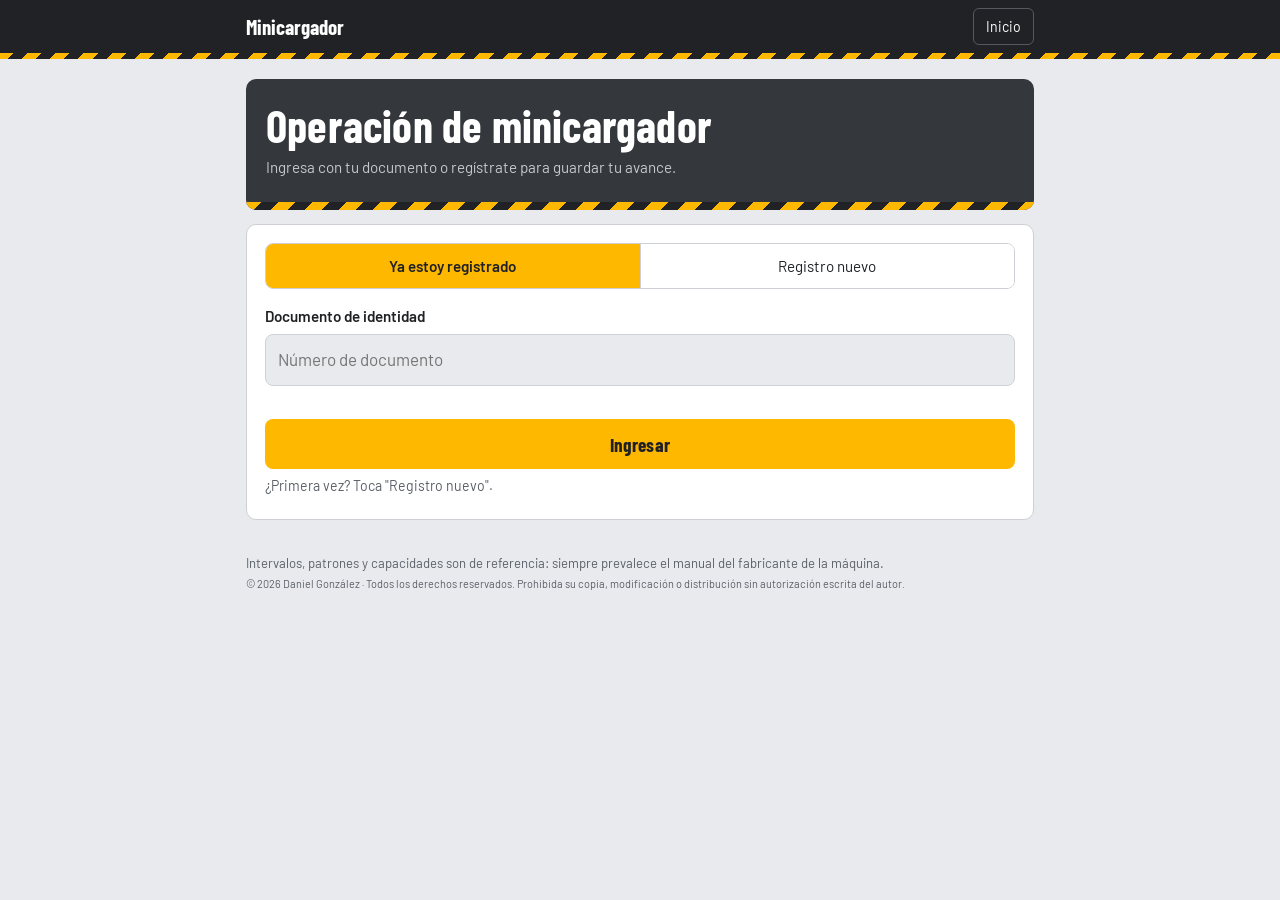
==== minicargador/index.html @ 11fba2ce "App de minicargador conectada al servidor privado" ====
<!doctype html>
<html lang="es">
<head>
<meta charset="utf-8">
<meta name="author" content="Daniel González">
<meta name="copyright" content="© 2026 Daniel González. Todos los derechos reservados.">
<!-- © 2026 Daniel González · Todos los derechos reservados. Prohibida su copia, modificación o distribución sin autorización escrita del autor. -->
<meta name="viewport" content="width=device-width,initial-scale=1">
<title>Operación de minicargador</title>
<link rel="icon" href="data:,">
<link rel="stylesheet" href="../engranaje.css">
<link rel="preconnect" href="https://fonts.googleapis.com"><link href="https://fonts.googleapis.com/css2?family=Barlow:wght@400;500;600&family=Barlow+Condensed:wght@600;700&display=swap" rel="stylesheet">
<style>
:root{--bg:#E8EAED;--card:#fff;--ink:#1F2124;--mute:#5B6068;--line:#CDD1D6;--yel:#FFB800;--yelsoft:#FFF4D1;--dark:#202225;--graf:#34373B;--ok:#2F7D4E;--okbg:#E4F1E9;--bad:#B83A2E;--badbg:#F7E3E0;--metal:#7a7a7a;--metal2:#4a4a4a;--cond:"Barlow Condensed","Arial Narrow",system-ui,sans-serif;--body:"Barlow",system-ui,-apple-system,"Segoe UI",Roboto,sans-serif}
@media (prefers-color-scheme:dark){:root{--bg:#16171A;--card:#202226;--ink:#ECEDEF;--mute:#A3A8B0;--line:#363A40;--yelsoft:#3A3000;--okbg:#12301F;--badbg:#3A1714}}
*{box-sizing:border-box;-webkit-tap-highlight-color:transparent}
body{margin:0;background:var(--bg);color:var(--ink);font-family:var(--body);font-size:16px;line-height:1.5}
main{max-width:820px;margin:0 auto;padding:20px 16px}
.card{background:var(--card);border:1px solid var(--line);border-radius:10px;padding:18px;margin:0 0 14px}
h1,h2,h3{font-family:var(--cond);font-weight:700;letter-spacing:.2px;line-height:1.1}
h1{font-size:2.3rem;margin:0 0 6px}
h2{font-size:1.55rem;margin:0 0 10px}
h3{font-size:1.25rem;margin:0 0 6px}
p{margin:.35em 0}
.mute{color:var(--mute);font-size:.95rem}
.hero{background:var(--graf);color:#fff;border:none;border-radius:10px;position:relative;overflow:hidden;padding:22px 20px 26px}
.hero::after{content:"";position:absolute;left:0;right:0;bottom:0;height:8px;background:repeating-linear-gradient(-45deg,var(--yel) 0 12px,#202225 12px 24px)}
.hero h1 span{color:inherit}
.hero .mute{color:#C5C9CF}
input[type=text]{width:100%;padding:12px;border-radius:8px;border:1px solid var(--line);font:inherit;background:var(--bg);color:var(--ink)}
.btn{display:inline-flex;align-items:center;justify-content:center;gap:6px;min-height:48px;padding:10px 18px;border-radius:8px;border:none;background:var(--yel);color:#1F2124;font-family:var(--cond);font-weight:700;font-size:1.15rem;letter-spacing:.3px;cursor:pointer}
.btn.sec{background:var(--card);color:var(--ink);border:1px solid var(--line)}
.btn.dark{background:var(--dark);color:#fff}
.btn.full{width:100%}
.btn:disabled{opacity:.4}
button:focus-visible,a:focus-visible,input:focus-visible,select:focus-visible{outline:3px solid var(--yel);outline-offset:2px}
.row{display:flex;gap:10px;flex-wrap:wrap}
.row>*{flex:1}
.seg{display:flex;border:1px solid var(--line);border-radius:8px;overflow:hidden}
.seg button{flex:1;min-height:44px;border:none;background:var(--card);color:var(--ink);font:inherit;font-size:.95rem;cursor:pointer}
.seg button+button{border-left:1px solid var(--line)}
.seg button.on{background:var(--yel);color:#1F2124;font-weight:600}
.grid{display:flex;flex-direction:column;background:var(--card);border:1px solid var(--line);border-radius:10px;overflow:hidden}
.mod{display:grid;grid-template-columns:52px 1fr auto;align-items:center;gap:4px 12px;background:transparent;border:none;border-top:1px solid var(--line);padding:14px 16px;cursor:pointer;text-align:left;color:var(--ink);font:inherit}
.grid .mod:first-child{border-top:none}
.mod:hover{background:var(--bg)}
.mod .n{grid-row:span 2;font-family:var(--cond);font-weight:700;font-size:2rem;color:var(--mute);line-height:1}
.mod .t{font-weight:600;font-size:1.05rem}
.mod .st{font-size:.85rem;color:var(--mute);text-align:right;white-space:nowrap}
.mod .pg{grid-column:2 / 4;height:4px;background:var(--line);border-radius:2px;overflow:hidden}
.mod .pg i{display:block;height:100%;background:var(--ok)}
.mod.cont{background:var(--yelsoft)}
.mod.cont .n{align-self:stretch;width:6px;background:var(--yel);border-radius:3px;justify-self:center}
.bar{height:6px;background:var(--line);border-radius:3px;overflow:hidden;margin:8px 0 16px}
.bar i{display:block;height:100%;background:var(--yel)}
.qhead{display:flex;justify-content:space-between;font-size:.9rem;color:var(--mute)}
.q{font-family:var(--body);font-weight:600;font-size:1.2rem;line-height:1.4;letter-spacing:0}
.opt{display:block;width:100%;text-align:left;padding:14px 16px;margin:8px 0;border-radius:8px;border:1px solid var(--line);background:var(--card);color:var(--ink);font:inherit;min-height:52px;cursor:pointer}
.opt:hover:not(:disabled){border-color:var(--ink)}
.opt.ok{border:2px solid var(--ok);background:var(--okbg)}
.opt.bad{border:2px solid var(--bad);background:var(--badbg)}
.opt.sel{border:2px solid var(--yel);background:var(--yelsoft)}
.opt:disabled{cursor:default}
.fb{border-radius:8px;padding:12px 14px;margin:14px 0}
.fb.ok{background:var(--okbg);border-left:4px solid var(--ok)}
.fb.bad{background:var(--badbg);border-left:4px solid var(--bad)}
.cols{display:grid;grid-template-columns:1fr 1fr;gap:8px}
.cols .opt{margin:0 0 8px;font-size:.92rem;padding:10px}
.seq{min-height:52px;border:1px dashed var(--mute);border-radius:8px;padding:6px;margin:8px 0}
.seq .it{background:var(--yelsoft);border-radius:6px;padding:8px 10px;margin:4px 0;font-size:.95rem}
.seq .it b{margin-right:6px}
.cls{border:1px solid var(--line);border-radius:8px;padding:12px;margin:8px 0}
.cls .seg button{font-size:.88rem}
.cls.ok{border-color:var(--ok);background:var(--okbg)}.cls.bad{border-color:var(--bad);background:var(--badbg)}
.learn{border-left:4px solid var(--yel)}
.chips{display:flex;flex-wrap:wrap;gap:8px;margin:8px 0}
.chip{border:1px solid var(--line);background:var(--card);color:var(--ink);border-radius:6px;padding:8px 12px;font:inherit;font-size:.92rem;cursor:pointer}
.chip.on{background:var(--yel);color:#1F2124;border-color:var(--yel);font-weight:600}
.info dt{font-weight:600;font-size:.95rem;margin-top:10px}
.info dd{margin:2px 0 0}
.info .ok{color:var(--ok)}.info .bad{color:var(--bad)}.info .op{color:#9A6400}
svg.mach{width:100%;height:auto;display:block;background:var(--bg);border-radius:8px}
svg.mach .p{cursor:pointer}
svg.mach .p:hover,svg.mach .p.hl{filter:drop-shadow(0 0 4px #FFB800)}
svg.mach .p.hl *{stroke:#B83A2E !important;stroke-width:3}
.big{font-family:var(--cond);font-size:4rem;font-weight:700;text-align:center;margin:4px 0;line-height:1}
.score{display:flex;gap:8px;flex-wrap:wrap;margin-bottom:12px}
.score div{flex:1;min-width:110px;background:var(--card);border:1px solid var(--line);border-radius:8px;padding:8px;text-align:center}
.score div.cur{border:2px solid var(--yel);background:var(--yelsoft)}
.score b{display:block;font-family:var(--cond);font-size:1.7rem}
.timer{font-family:var(--cond);font-size:2.2rem;font-weight:700;text-align:center}
.signal{background:var(--dark);color:var(--yel);text-align:center;font-family:var(--cond);font-size:2.6rem;font-weight:700;padding:34px 10px;border-radius:10px;letter-spacing:1px}
table{width:100%;border-collapse:collapse;font-size:.95rem}
td,th{padding:9px 6px;border-bottom:1px solid var(--line);text-align:left}
th{font-weight:600;color:var(--mute)}
.pod{display:flex;align-items:flex-end;justify-content:center;gap:10px;margin:16px 0}
.pod div{width:30%;text-align:center;background:var(--yel);color:#1F2124;border-radius:8px 8px 0 0;padding:8px 4px;font-family:var(--cond);font-weight:700;font-size:1.1rem}
.gauge{display:flex;gap:4px;margin:14px 0 6px}
.gauge i{flex:1;height:12px;border-radius:2px;background:#4A4E54}
.gauge i.on{background:var(--yel)}
.gauge i.half{background:linear-gradient(90deg,var(--yel) 50%,#4A4E54 50%)}
footer{max-width:820px;margin:0 auto;padding:0 16px 32px;color:var(--mute);font-size:.82rem}
@media (min-width:900px){body{font-size:17px}.q{font-size:1.4rem}h1{font-size:2.8rem}}
@media (prefers-reduced-motion:reduce){*{transition:none!important}}
</style>
</head>
<body>
<header class="eg-head"><div class="in"><a class="eg-logo" href="../" data-logo hidden><img alt="Logo de la institución"></a><span class="eg-tt"><b>Minicargador</b><small data-inst="corta"></small></span><button onclick="home()">Inicio</button></div></header>
<main id="app"></main>
<footer>Intervalos, patrones y capacidades son de referencia: siempre prevalece el manual del fabricante de la máquina.<br><small>© 2026 Daniel González · Todos los derechos reservados. Prohibida su copia, modificación o distribución sin autorización escrita del autor.</small></footer>
<script src="../formaciones.js"></script>
<script src="../engranaje.js"></script>
<script>
/* ---------- Estado ---------- */
var KEY,S,VIEW='',CUR=null,Q=null,MODE='';
function loadS(){KEY='pf_op_minicargador_'+(EG.reg?EG.reg.documento:'anon');S={scores:{},ser:{},diagA:[]};try{var d=JSON.parse(localStorage.getItem(KEY));if(d)for(var k in d)S[k]=d[k];}catch(e){}}
loadS();
function save(){try{localStorage.setItem(KEY,JSON.stringify(S));}catch(e){}}
var app=document.getElementById('app');
function opw(){return EG.op();}
function T(s){return s.replace(/\{op\}/g,opw()).replace(/\{Op\}/g,opw().charAt(0).toUpperCase()+opw().slice(1)).replace(/\{ops\}/g,EG.ops());}
function h(x){stopTimer();app.innerHTML=T(x);window.scrollTo(0,0);}
function shuf(a){a=a.slice();for(var i=a.length-1;i>0;i--){var j=Math.floor(Math.random()*(i+1));var t=a[i];a[i]=a[j];a[j]=t;}return a;}
function esc(s){return String(s).replace(/[&<>"]/g,function(c){return{'&':'&amp;','<':'&lt;','>':'&gt;','"':'&quot;'}[c];});}

/* ---------- Componentes ---------- */
var COMP={
bucket:{n:'Cucharón',f:'Recoge, transporta y descarga material. La cuchilla y la placa de desgaste protegen el borde.',ok:'Borde recto, sin fisuras, cuchilla y tornillos completos.',ko:'Fisuras en soldaduras, cuchilla gastada, tornillos sueltos o borde torcido.',op:'Inspeccionarlo a diario y reportar fisuras. No usarlo para golpear ni como ariete.'},
coupler:{n:'Acople rápido',f:'Placa que permite cambiar la herramienta de trabajo en minutos. Se asegura con dos pasadores (manuales o hidráulicos).',ok:'Los dos pasadores salen completos y se ven por debajo de la placa de la herramienta.',ko:'Un pasador no sale completo o la palanca no traba: la herramienta se puede soltar en alto.',op:'Verificar visualmente los pasadores cada vez que acopla una herramienta, antes de levantarla.'},
tilt:{n:'Cilindros de inclinación',f:'Recogen (curl) y descargan (dump) la herramienta.',ok:'Movimiento suave, vástago limpio y brillante, sin fugas.',ko:'La herramienta se descarga sola, vástago rayado o fuga por el sello.',op:'Mantener el vástago limpio y reportar fugas o deriva (movimiento sin accionar el mando).'},
arm:{n:'Brazos de elevación',f:'Estructura que sube y baja la herramienta. Trabaja con pivotes y pasadores que se engrasan.',ok:'Sin fisuras, pivotes engrasados, sin juego en los pasadores.',ko:'Juego excesivo, ruidos en pivotes, fisuras en soldaduras o brazos torcidos.',op:'Reportar juego o fisuras. Nunca trabajar debajo de los brazos levantados sin el soporte de brazo instalado.'},
lift:{n:'Cilindros de elevación',f:'Suben y sostienen los brazos con la carga.',ok:'Los brazos suben parejos y se mantienen en su posición.',ko:'Los brazos bajan solos con el mando en neutro (deriva) o suben lento con el aceite caliente.',op:'Reportar la deriva de inmediato: indica fuga interna en sellos o válvula. Nunca ubicarse debajo.'},
aux:{n:'Acoples hidráulicos auxiliares',f:'Conexiones rápidas que llevan aceite a herramientas hidráulicas (barredora, martillo, ahoyador).',ok:'Acoples limpios, con tapas y sin goteo.',ko:'Acople que no conecta por presión atrapada, goteo o mangueras rozadas.',op:'Limpiar antes de conectar y aliviar la presión según el manual. Nunca forzar ni golpear el acople.'},
cab:{n:'Cabina ROPS/FOPS',f:'Protege a la {op} contra volcamiento (ROPS) y caída de objetos (FOPS).',ok:'Estructura sin golpes ni fisuras, vidrios y malla completos.',ko:'Estructura deformada, soldada o perforada: pierde su certificación.',op:'Reportar cualquier daño. Nunca perforar, soldar ni modificar la cabina.'},
bar:{n:'Barra de seguridad y cinturón',f:'Retienen a la {op} en el asiento y activan los interbloqueos: con la barra arriba se bloquean traslación y brazos y se aplica el freno.',ok:'Con la barra arriba, los mandos no mueven la máquina ni los brazos.',ko:'La máquina o los brazos se mueven con la barra arriba: interbloqueo dañado.',op:'Probar los interbloqueos en el preoperacional. Nunca puentearlos. Si fallan, la máquina no opera.'},
engine:{n:'Compartimiento del motor',f:'Motor diésel que impulsa las bombas hidráulicas. Incluye filtro de aire, aceite, refrigerante y correas.',ok:'Arranque normal, humo casi invisible trabajando, temperatura en rango.',ko:'Humo negro (filtro de aire tapado o sobrecarga), blanco persistente (refrigerante o mala combustión), azul (quema aceite), alarma de temperatura o de presión de aceite.',op:'Revisar niveles e indicador del filtro de aire a diario. Apagar y reportar si se enciende una alarma de presión de aceite o temperatura.'},
cooler:{n:'Radiador y enfriador de aceite',f:'Disipan el calor del refrigerante del motor y del aceite hidráulico.',ok:'Panal limpio y temperatura estable durante la jornada.',ko:'La temperatura sube en la tarde o con polvo: panal tapado por tierra, hojas o barro.',op:'Revisar el panal en el preoperacional con el motor apagado y frío. Nunca abrir la tapa del radiador en caliente.'},
tires:{n:'Neumáticos',f:'Soportan la máquina y dan tracción. En la dirección por deslizamiento se desgastan en cada giro.',ok:'Presión igual en los cuatro, sin cortes, tuercas completas.',ko:'Presiones distintas hacen que la máquina se desvíe. Cortes, desgaste de un lado o tuercas flojas.',op:'Revisar presión y estado a diario. Evitar giros bruscos sobre suelo duro y patinar las ruedas.'},
chain:{n:'Cajas de cadenas',f:'En cada lado, el motor de traslación mueve las ruedas mediante cadenas que trabajan en baño de aceite.',ok:'Traslación pareja y silenciosa en ambos lados.',ko:'Golpeteo o ruido metálico en un lado, fuga por los ejes, la máquina "jala" hacia un lado.',op:'Reportar ruidos y fugas. El nivel de aceite se revisa según el plan de mantenimiento.'},
hydro:{n:'Transmisión hidrostática',f:'Dos bombas de pistones (una por lado) envían aceite a los motores de traslación. El mando controla el caudal y el sentido de cada lado.',ok:'Avanza recto con los mandos iguales y responde suave.',ko:'Se desvía, pierde fuerza al calentarse o hace chillido.',op:'Calentar la máquina antes de exigirla y reportar pérdida de potencia o desvío con datos.'},
hyd:{n:'Sistema hidráulico de implementos',f:'Bomba de engranajes, válvula de control, tanque, filtro y mangueras que mueven brazos, cucharón y auxiliares.',ok:'Nivel en la mirilla, aceite limpio, mangueras sin abultamientos.',ko:'Fugas, mangueras ampolladas o rozadas, aceite espumoso o lechoso, movimientos lentos.',op:'Nunca tocar una fuga con la mano: el aceite a presión puede inyectarse en la piel. Ubicarla con un cartón y reportar.'},
brake:{n:'Freno de estacionamiento',f:'Frenos aplicados por resorte y liberados con presión hidráulica. Se aplican al levantar la barra, al apagar el motor o con el botón.',ok:'La máquina no se mueve con el freno aplicado, incluso en pendiente.',ko:'La máquina se desplaza con el freno aplicado o el indicador no enciende.',op:'Probar el freno en el preoperacional y reportar cualquier falla.'},
filter:{n:'Filtro de aire e indicador',f:'Protege el motor del polvo. El indicador de restricción avisa cuando el filtro está tapado.',ok:'Indicador en verde o en cero.',ko:'Indicador en rojo: pérdida de potencia y humo negro.',op:'Revisarlo a diario y con más frecuencia en ambientes polvorientos.'}
};
var INTERNOS=['hydro','hyd','brake','filter'];

function machineSVG(){
 function P(id,inner){return '<g class="p" id="pt_'+id+'" onclick="partTap(\''+id+'\')">'+inner+'</g>';}
 var s='<svg class="mach" viewBox="0 0 420 250" xmlns="http://www.w3.org/2000/svg"><line x1="10" y1="222" x2="410" y2="222" stroke="var(--line)" stroke-width="3"/>';
 s+=P('chain','<rect x="104" y="166" width="170" height="30" rx="6" fill="#3c3c3c" stroke="#222"/>');
 s+=P('engine','<rect x="70" y="96" width="78" height="72" rx="6" fill="#f5b800" stroke="#8a6a00"/><rect x="82" y="108" width="50" height="8" fill="#8a6a00"/><rect x="82" y="122" width="50" height="8" fill="#8a6a00"/>');
 s+=P('cooler','<rect x="58" y="100" width="14" height="64" rx="3" fill="#888" stroke="#333"/><line x1="60" y1="110" x2="70" y2="110" stroke="#333"/><line x1="60" y1="122" x2="70" y2="122" stroke="#333"/><line x1="60" y1="134" x2="70" y2="134" stroke="#333"/><line x1="60" y1="146" x2="70" y2="146" stroke="#333"/>');
 s+=P('cab','<rect x="150" y="52" width="96" height="116" rx="6" fill="rgba(140,190,230,.35)" stroke="#222" stroke-width="5"/>');
 s+=P('bar','<rect x="196" y="112" width="44" height="9" rx="3" fill="#d22" stroke="#700"/>');
 s+=P('lift','<line x1="128" y1="160" x2="182" y2="76" stroke="#555" stroke-width="10" stroke-linecap="round"/><line x1="150" y1="126" x2="182" y2="76" stroke="#ccc" stroke-width="4"/>');
 s+=P('arm','<polyline points="104,70 252,62 312,150" fill="none" stroke="#e0a800" stroke-width="16" stroke-linejoin="round" stroke-linecap="round"/><polyline points="104,70 252,62 312,150" fill="none" stroke="#8a6a00" stroke-width="2"/><circle cx="104" cy="70" r="6" fill="#333"/>');
 s+=P('tilt','<line x1="262" y1="84" x2="306" y2="132" stroke="#555" stroke-width="9" stroke-linecap="round"/><line x1="286" y1="110" x2="306" y2="132" stroke="#ccc" stroke-width="4"/>');
 s+=P('aux','<circle cx="286" cy="78" r="6" fill="#1a1a1a" stroke="#f5b800" stroke-width="2"/><circle cx="298" cy="94" r="6" fill="#1a1a1a" stroke="#f5b800" stroke-width="2"/>');
 s+=P('coupler','<rect x="310" y="132" width="11" height="70" rx="2" fill="#666" stroke="#222"/>');
 s+=P('bucket','<path d="M321 136 L372 142 L388 206 L321 206 Z" fill="#f5b800" stroke="#222" stroke-width="2"/><line x1="321" y1="206" x2="392" y2="206" stroke="#222" stroke-width="5"/>');
 s+=P('tires','<circle cx="134" cy="194" r="28" fill="#1e1e1e"/><circle cx="134" cy="194" r="12" fill="#888"/><circle cx="252" cy="194" r="28" fill="#1e1e1e"/><circle cx="252" cy="194" r="12" fill="#888"/>');
 s+='<text x="400" y="30" text-anchor="end" font-size="12" fill="var(--mute)">Frente</text></svg>';
 return s;
}
function infoHTML(id){var c=COMP[id];return '<div class="card learn info"><h3>'+c.n+'</h3><dl><dt>Función</dt><dd>'+c.f+'</dd><dt class="ok">Comportamiento normal</dt><dd>'+c.ok+'</dd><dt class="bad">Comportamiento en falla</dt><dd>'+c.ko+'</dd><dt class="op">Responsabilidad de la {op}</dt><dd>'+c.op+'</dd></dl></div>';}

/* ---------- Módulos (las preguntas y claves están en el servidor) ---------- */
var MODS=[{"id":"diag","title":"Diagnóstico de entrada","ic":"","intro":"Cinco preguntas para conocer tu punto de partida. Las dos primeras no tienen respuesta correcta: solo cuéntanos tu experiencia.","nq":5},{"id":"comp","title":"Componentes","ic":"","intro":"Toca cada parte de la máquina para ver su función, cómo se comporta normal, cómo se comporta en falla y qué le corresponde a la {op}.","nq":13,"explorer":true},{"id":"tipos","title":"Tipos de minicargador","ic":"","intro":"Identificar el tipo de equipo te dice qué componentes adicionales tiene y para qué trabajo rinde más.","nq":5,"learn":[{"h":"Elevación vertical","p":"Los brazos tienen eslabones y pivotes adicionales que mantienen la herramienta en una trayectoria casi vertical. Da más alcance a la altura máxima: ideal para cargar volquetas, apilar estibas y trabajar en altura."},{"h":"Elevación radial","p":"El brazo gira sobre un pivote principal y describe un arco. Diseño más simple, menos puntos de engrase, mejor alcance a media altura y más fuerza de arranque al nivel del suelo: excavar, nivelar, cortar terreno y mover material."},{"h":"Ruedas u orugas","p":"Ruedas: más velocidad y menos costo en superficies firmes. Orugas: más flotación y tracción en terreno blando, barro o pendiente. La capacidad nominal se calcula distinto: en ruedas es el 50 % de la carga de vuelco y en orugas se usa el 35 % (consulta la ficha técnica)."}]},{"id":"seg","title":"Seguridad","ic":"","intro":"Antes de mover la máquina, la {op} debe estar en el contexto de la seguridad.","nq":10,"learn":[{"h":"EPP","p":"Casco, botas de seguridad, gafas, protección auditiva, chaleco reflectivo y guantes. El cinturón de la máquina también es EPP."},{"h":"Tres puntos de apoyo","p":"Se sube y se baja de frente a la máquina, por el frente, con la herramienta en el piso, usando escalón y pasamanos. Nunca saltar ni agarrarse de los mandos."},{"h":"Interbloqueos","p":"Barra, sensor de asiento y cinturón. Nunca se puentean. Si fallan, la máquina no opera."},{"h":"Zona de riesgo","p":"Nadie en el radio de acción. Nunca personas debajo de los brazos levantados ni dentro del cucharón."},{"h":"Pendientes","p":"Regla de oro: el extremo pesado siempre hacia arriba. Cargado, el pesado es el cucharón: subir de frente y bajar en reversa. Vacío, el pesado es el motor: subir en reversa y bajar de frente. Nunca girar ni trabajar de lado en la pendiente."},{"h":"Etiquetas","p":"Las etiquetas de seguridad son información del fabricante. Se respetan, se mantienen legibles y se reporta si faltan."}]},{"id":"pre","title":"Preoperacional y plan de mantenimiento","ic":"","intro":"Como ya conoces los componentes, ya sabes qué revisar cada día. El plan de mantenimiento se organiza por horas del horómetro.","nq":6,"learn":[{"h":"El preoperacional","p":"Se hace antes de cada turno, con la máquina en terreno plano, la herramienta en el piso y el motor apagado. Queda registrado y firmado: es la evidencia de que recibiste la máquina en condición segura."},{"h":"El horómetro","p":"Marca las horas de trabajo del motor. Con él se programa cada mantenimiento. La {op} lo registra y avisa cuando se acerca un intervalo."},{"h":"Plan por horas (referencia)","p":"Diario o cada 10 h: niveles, filtro de aire, neumáticos, interbloqueos, freno, fugas. Intervalos mayores (50, 250, 500, 1.000 h): cambios de aceites y filtros, torque de tuercas, cajas de cadenas. Esos los programa y ejecuta mantenimiento. Los intervalos exactos los da el manual del fabricante."}]},{"id":"pat","title":"Patrones de manejo","ic":"","intro":"Los patrones más comerciales son ISO, H y manos y pies. Saber cuál tiene activo la máquina es parte de operar con seguridad.","nq":7,"learn":[{"h":"Patrón ISO","p":"Joystick izquierdo: traslación y giro (adelante, atrás, izquierda, derecha). Joystick derecho: brazos (adelante baja, atrás sube) y cucharón (izquierda recoge, derecha descarga)."},{"h":"Patrón H","p":"Cada joystick controla las ruedas de su lado: adelante y atrás, como palancas. Los movimientos laterales controlan brazos (izquierdo) y cucharón (derecho). La dirección exacta la indica la calcomanía de la cabina."},{"h":"Manos y pies","p":"Las palancas de las manos controlan la traslación de cada lado. Los pedales controlan la herramienta: el izquierdo los brazos y el derecho el cucharón."},{"h":"Selector de patrón","p":"Algunas máquinas ISO permiten pasar a H con los mismos joysticks. El cambio se hace con la máquina detenida y la herramienta en el piso, verificando el indicador en el tablero antes de moverse."},{"h":"Cómo gira","p":"Ambos lados iguales: avanza recto. Un lado más rápido: giro amplio hacia el lado más lento. Un lado adelante y el otro atrás: gira sobre su eje (contrarrotación), con más desgaste de neumáticos."}]},{"id":"tec","title":"Técnicas operativas","ic":"","intro":"La técnica cuida a la {op}, a la máquina y la producción.","nq":8,"learn":[{"h":"Traslación","p":"Herramienta baja, acelerador constante y velocidad modulada con los mandos. Giros amplios y suaves. Es normal que el minicargador gaste neumáticos; una buena {op} controla ese desgaste y no lo aumenta patinando o contrarrotando sobre superficies duras."},{"h":"Ataque al banco","p":"Acercarse a 90° del banco, centrada, con el cucharón nivelado a ras de piso. Penetrar con avance controlado, recoger mientras entra y retroceder recto."},{"h":"Carga descentrada","p":"Si llegas en ángulo y el cucharón se llena de un solo lado, el centro de gravedad se desplaza hacia ese lado. Al subir la carga, la inestabilidad aumenta hacia el lado con exceso de peso y los brazos y cilindros trabajan a torsión."},{"h":"Carga de volqueta","p":"Acercamiento perpendicular y despacio. Subir los brazos cerca del punto de descarga, con la máquina casi detenida, y descargar centrado sin golpear la carrocería. Nunca trasladarse con la carga en alto."},{"h":"Capacidad nominal","p":"Carga de vuelco × 50 % en ruedas. Peso de la carga = densidad del material × volumen del cucharón. Si supera la capacidad nominal, es sobrecarga."}],"cg":true},{"id":"rep","title":"Reporte de fallas","ic":"","intro":"Una {op} profesional no cambia piezas, pero sí da un diagnóstico preciso y se comunica bien con mantenimiento.","nq":4,"learn":[{"h":"Un buen reporte responde","p":"1) Qué pasa: el síntoma, sin adivinar la pieza. 2) Desde cuándo y en qué condición: frío o caliente, con carga o sin carga. 3) Qué indican el tablero y el horómetro. 4) Qué revisaste o hiciste."},{"h":"Lo que NO es un reporte","p":"\"Está mala\", \"suena raro\" o \"cambien la bomba\". El primero no da información; el último es un diagnóstico que confirma mantenimiento con pruebas."}]}];

/* ---------- Inicio ---------- */
function modPct(id){var r=S.scores[id];return r?r.p:null;}
function avance(){var t=0,n=0;MODS.forEach(function(m){if(m.id==='diag')return;n++;var p=modPct(m.id);if(p!=null)t+=p;});return Math.round(t/n);}
function hechos(){var n=0;MODS.forEach(function(m){if(m.id!=='diag'&&modPct(m.id)!=null)n++;});return n;}
function home(){
 MODE='';setView('home');
 var f=EG.formacion();
 if(!EG.reg||!f){
  h('<div class="card hero"><h1>Operación de minicargador</h1><p class="mute">Ingresa con tu documento o regístrate para guardar tu avance.</p></div><div class="card">'+EG.formHTML('minicargador','Comenzar')+'</div>');
  EG.showF();return;
 }
 var g='',cur=S.cur,seg='';
 MODS.forEach(function(m){if(m.id==='diag')return;var p=modPct(m.id);seg+='<i class="'+(p==null?'':(p>=70?'on':'half'))+'"></i>';});
 if(cur){var cm=MODS.filter(function(m){return m.id===cur.m;})[0];if(cm)g+='<button class="mod cont" onclick="resumeQuiz()"><span class="n"></span><span class="t">Continuar '+cm.title+'</span><span class="st">Pregunta '+(cur.i+1)+' de '+cm.nq+'</span></button>';}
 MODS.forEach(function(m,i){var p=modPct(m.id);g+='<button class="mod" onclick="openMod('+i+')"><span class="n">'+(i+1)+'</span><span class="t">'+m.title+'</span><span class="st">'+(p==null?'Sin iniciar':(m.id==='diag'?'Hecho':p+' %'))+'</span><span class="pg"><i style="width:'+(p==null?0:(m.id==='diag'?100:p))+'%"></i></span></button>';});
 h('<div class="card hero"><h1>Operación de minicargador</h1><p class="mute">'+EG.esc(f.nombre)+', '+EG.esc(f.sede)+'</p><div class="gauge">'+seg+'</div><div class="eg-who"><span><b>'+EG.esc(EG.reg.nombre)+'</b><br><span class="mute">Avance general '+avance()+' %, '+hechos()+' de '+(MODS.length-1)+' módulos</span></span></div></div>'+
 '<div class="grid">'+g+'</div><div class="row" style="margin-top:14px"><button class="btn sec" onclick="evid()">Mi evidencia</button><button class="btn dark" onclick="retoSetup()">Reto final</button></div>');
}
function openMod(i){
 var m=MODS[i];CUR=m;MODE='explore';setView('mod:'+i);
 var x='<div class="card"><div class="mute">Módulo '+(i+1)+' de '+MODS.length+'</div><h2>'+m.ic+' '+m.title+'</h2><p>'+m.intro+'</p></div>';
 if(m.explorer){
  x+='<div class="card">'+machineSVG()+'<p class="mute">Componentes internos:</p><div class="chips">'+INTERNOS.map(function(k){return '<button class="chip" id="ch_'+k+'" onclick="partTap(\''+k+'\')">'+COMP[k].n+'</button>';}).join('')+'</div></div><div id="inf"><div class="card mute">Toca una parte de la máquina.</div></div>';
 }
 (m.learn||[]).forEach(function(l){x+='<div class="card learn"><h3>'+l.h+'</h3><p>'+l.p+'</p></div>';});
 if(m.cg)x+='<div class="card">'+cgSVG()+'<p class="mute">Vista frontal: carga centrada (izquierda) vs. carga descentrada (derecha). La flecha roja es el centro de gravedad.</p></div>';
 x+='<button class="btn full" onclick="startQuiz()">Practicar</button>';
 h(x);
}
function cgSVG(){
 function m(ox,shift){return '<g transform="translate('+ox+',0)"><rect x="20" y="70" width="120" height="60" rx="6" fill="#f5b800" stroke="#222"/><rect x="25" y="130" width="22" height="34" rx="4" fill="#222"/><rect x="113" y="130" width="22" height="34" rx="4" fill="#222"/><rect x="10" y="40" width="140" height="22" rx="3" fill="#888" stroke="#222"/>'+(shift?'<path d="M90 40 Q130 6 150 40 Z" fill="#8b5a2b"/>':'<path d="M30 40 Q80 8 130 40 Z" fill="#8b5a2b"/>')+'<line x1="'+(shift?105:80)+'" y1="20" x2="'+(shift?105:80)+'" y2="160" stroke="#d22" stroke-width="3" stroke-dasharray="5 4"/><circle cx="'+(shift?105:80)+'" cy="100" r="6" fill="#d22"/></g>';}
 return '<svg class="mach" viewBox="0 0 360 180" xmlns="http://www.w3.org/2000/svg">'+m(10,false)+m(190,true)+'<line x1="0" y1="166" x2="360" y2="166" stroke="var(--line)" stroke-width="3"/></svg>';
}
function partTap(id){
 if(MODE==='explore'){
  document.querySelectorAll('.p.hl,.chip.on').forEach(function(e){e.classList.remove('hl','on');});
  var e=document.getElementById('pt_'+id)||document.getElementById('ch_'+id);if(e)e.classList.add(e.classList.contains('chip')?'on':'hl');
  document.getElementById('inf').innerHTML=T(infoHTML(id));
 }else if(MODE==='quiz'){hotAns(id);}
}

/* ---------- Práctica (calificada en el servidor) ---------- */
function spin(t){h('<div class="card mute" style="text-align:center;padding:40px 18px">'+(t||'Cargando…')+'</div>');}
function falla(msg,red,volver){
 Q&&(Q.retry=null);
 h('<div class="card"><div class="fb bad"><b>'+esc(msg)+'</b></div>'+(red&&volver?'<button class="btn full" onclick="FALLA_R()">Reintentar</button>':'')+'<button class="btn sec full" style="margin-top:8px" onclick="home()">Volver al inicio</button></div>');
 window.FALLA_R=volver;
}
function startQuiz(){
 var m=CUR;spin('Preparando la práctica…');
 EG.apiS('iniciar',{app:'minicargador',modulo:m.id}).then(function(r){
  if(!r.ok){if(EG.reg)falla(r.error,r.red,startQuiz);else home();return;}
  MODE='quiz';Q={m:m,list:r.preguntas,i:0,intento:r.intento};saveQ();renderQ();
 });
}
function saveQ(){S.cur={m:Q.m.id,i:Q.i,intento:Q.intento,list:Q.list};save();setView('quiz');}
function resumeQuiz(){var c=S.cur,m=MODS.filter(function(x){return x.id===c.m;})[0];if(!m||!c.list||!c.intento){S.cur=null;save();home();return;}CUR=m;MODE='quiz';Q={m:m,list:c.list,i:c.i,intento:c.intento};renderQ();}
function setView(v){VIEW=v;try{sessionStorage.setItem('pf_vista_mini',v);}catch(e){}}
function head(q){return '<div class="qhead"><span>'+Q.m.ic+' '+Q.m.title+'</span><span>'+(Q.i+1)+' / '+Q.list.length+'</span></div><div class="bar"><i style="width:'+(Q.i/Q.list.length*100)+'%"></i></div><h2 class="q">'+q.q+'</h2>';}
function renderQ(){
 var q=Q.list[Q.i],x=head(q);Q.hd=false;Q.done=false;Q.wait=false;
 if(q.t==='mc'){x+=q.o.map(function(o,j){return '<button class="opt" id="o'+o.id+'" onclick="mcAns('+j+')">'+o.txt+'</button>';}).join('');}
 else if(q.t==='hot'){x+=machineSVG()+'<p class="mute">Toca la parte en el dibujo.</p>';}
 else if(q.t==='match'){Q.ms={sel:null,par:{}};x+='<p class="mute">Toca un elemento de la izquierda y luego su pareja de la derecha. Cuando completes todas las parejas, comprueba.</p><div class="cols"><div id="mL"></div><div id="mR"></div></div><div class="row"><button class="btn sec" id="mUndo" onclick="mReset()">Borrar parejas</button><button class="btn" id="mOk" disabled onclick="mCheck()">Comprobar</button></div>';}
 else if(q.t==='order'){Q.os={seq:[]};x+='<p class="mute">Toca los pasos en el orden correcto.</p><div class="seq" id="seq"></div><div id="pool"></div><div class="row"><button class="btn sec" onclick="ordUndo()">Deshacer</button><button class="btn" id="ordOk" disabled onclick="ordCheck()">Comprobar</button></div>';}
 else if(q.t==='cls'){Q.cs={};x+=q.items.map(function(it){return '<div class="cls" id="c'+it.id+'"><div>'+it.txt+'</div><div class="seg" style="margin-top:6px">'+q.cats.map(function(c,j){return '<button id="c'+it.id+'_'+j+'" onclick="clsSet(\''+it.id+'\','+j+')">'+c+'</button>';}).join('')+'</div></div>';}).join('')+'<button class="btn full" id="clsOk" disabled onclick="clsCheck()">Comprobar</button>';}
 x+='<div id="fb"></div>';
 h('<div class="card">'+x+'</div>');setView('quiz');
 if(q.t==='match')drawMatch();if(q.t==='order')drawOrd();
}
/* Envía la respuesta al servidor; el servidor califica y devuelve la retroalimentación */
function enviar(resp,cb){
 if(Q.wait)return;Q.wait=true;var el=document.getElementById('fb');el.innerHTML='<p class="mute">Calificando…</p>';
 EG.apiS('responder',{intento:Q.intento,n:Q.i,respuesta:resp}).then(function(r){
  Q.wait=false;
  if(r.ok){cb(r);return;}
  if(/ya fue respondida/.test(r.error)){nextQ();return;}
  if(!EG.reg){home();return;}
  if(/venció/.test(r.error)){S.cur=null;save();}
  Q.retry=function(){enviar(resp,cb);};
  el.innerHTML='<div class="fb bad"><b>'+esc(r.error)+'</b></div>'+(r.red?'<button class="btn full" onclick="Q.retry()">Reintentar</button>':'<button class="btn full" onclick="openMod(MODS.indexOf(Q.m))">Volver al módulo</button>');
 });
}
function fb(ok,txt,part,e){
 var msg=ok===null?'Respuesta registrada.':(ok?'Correcto':(part?'Parcial':'Incorrecto'));
 document.getElementById('fb').innerHTML=T('<div class="fb '+(ok===false?'bad':'ok')+'"><b>'+msg+'</b>'+(txt?'<p>'+txt+'</p>':'')+(e?'<p>'+e+'</p>':'')+'</div><button class="btn full" onclick="nextQ()">'+(Q.i<Q.list.length-1?'Siguiente':'Ver resultado')+'</button>');
}
function mcAns(j){
 var q=Q.list[Q.i],o=q.o[j];if(Q.wait||Q.done)return;Q.done=true;
 document.querySelectorAll('.opt').forEach(function(b){b.disabled=true;});
 document.getElementById('o'+o.id).classList.add('sel');
 enviar(o.id,function(r){
  if(r.correcto===null){S.diagA=(S.diagA||[]).concat([o.txt]).slice(-6);save();fb(null);return;}
  var b=document.getElementById('o'+o.id);b.classList.remove('sel');
  var c=document.getElementById('o'+r.clave);if(c)c.classList.add('ok');if(!r.correcto)b.classList.add('bad');
  fb(r.correcto,r.correcto?'':'La correcta: '+r.claveTxt,false,r.e);
 });
}
function hotAns(id){
 if(Q.hd||Q.wait)return;Q.hd=true;
 enviar(id,function(r){
  var e=document.getElementById('pt_'+r.clave);if(e)e.classList.add('hl');
  var c=COMP[r.clave]||{n:'',f:''};
  fb(r.correcto,(r.correcto?'':'Tocaste: '+(COMP[id]?COMP[id].n:'otra parte')+'. ')+'<b>'+c.n+':</b> '+c.f,false,r.e);
 });
}
function drawMatch(){
 var q=Q.list[Q.i],ms=Q.ms,usadas={},num={},n=0;
 q.L.forEach(function(l){if(ms.par[l.id]){n++;num[l.id]=n;usadas[ms.par[l.id]]=n;}});
 document.getElementById('mL').innerHTML=T(q.L.map(function(l){var p=ms.par[l.id];return '<button class="opt '+(ms.sel===l.id?'sel':(p?'ok':''))+'" id="ml'+l.id+'" '+(Q.done?'disabled':'')+' onclick="mL(\''+l.id+'\')">'+(p?'<b>'+num[l.id]+'.</b> ':'')+l.txt+'</button>';}).join(''));
 document.getElementById('mR').innerHTML=T(q.R.map(function(r){var u=usadas[r.id];return '<button class="opt '+(u?'ok':'')+'" id="mr'+r.id+'" '+(Q.done?'disabled':'')+' onclick="mR(\''+r.id+'\')">'+(u?'<b>'+u+'.</b> ':'')+r.txt+'</button>';}).join(''));
 var b=document.getElementById('mOk');if(b)b.disabled=Q.done||Object.keys(ms.par).length!==q.L.length;
}
function mL(id){if(Q.done)return;Q.ms.sel=id;drawMatch();}
function mR(id){
 var ms=Q.ms;if(Q.done||!ms.sel)return;
 for(var k in ms.par)if(ms.par[k]===id)delete ms.par[k];
 ms.par[ms.sel]=id;ms.sel=null;drawMatch();
}
function mReset(){if(Q.done)return;Q.ms={sel:null,par:{}};drawMatch();}
function mCheck(){
 var q=Q.list[Q.i],ms=Q.ms;if(Q.done||Q.wait)return;Q.done=true;drawMatch();document.getElementById('mUndo').disabled=true;
 var pares=q.L.map(function(l){return [l.id,ms.par[l.id]];});
 enviar(pares,function(r){
  var bien={},txt=function(lista,id){return (lista.filter(function(x){return x.id===id;})[0]||{}).txt||'';},det=[];
  r.clave.forEach(function(p){bien[p[0]]=p[1];});
  q.L.forEach(function(l){var ok=ms.par[l.id]===bien[l.id],b=document.getElementById('ml'+l.id);if(b){b.classList.remove('ok');b.classList.add(ok?'ok':'bad');}if(!ok)det.push('<b>'+txt(q.L,l.id)+':</b> '+txt(q.R,bien[l.id]));});
  fb(r.correcto,'Parejas correctas: '+r.aciertos+' de '+r.total+'.'+(det.length?'<br>'+det.join('<br>'):''),r.aciertos>0,r.e);
 });
}
function drawOrd(){
 var q=Q.list[Q.i],os=Q.os,txt=function(id){return (q.items.filter(function(x){return x.id===id;})[0]||{}).txt;};
 document.getElementById('seq').innerHTML=T(os.seq.map(function(id,j){return '<div class="it"><b>'+(j+1)+'.</b>'+txt(id)+'</div>';}).join('')||'<span class="mute">Aquí va tu secuencia</span>');
 document.getElementById('pool').innerHTML=T(q.items.filter(function(it){return os.seq.indexOf(it.id)<0;}).map(function(it){return '<button class="opt" onclick="ordAdd(\''+it.id+'\')">'+it.txt+'</button>';}).join(''));
 document.getElementById('ordOk').disabled=Q.done||os.seq.length!==q.items.length;
}
function ordAdd(id){if(Q.done)return;Q.os.seq.push(id);drawOrd();}
function ordUndo(){if(Q.done)return;Q.os.seq.pop();drawOrd();}
function ordCheck(){
 var q=Q.list[Q.i],os=Q.os;if(Q.done||Q.wait)return;Q.done=true;document.getElementById('ordOk').disabled=true;
 enviar(os.seq,function(r){
  var txt=function(id){return (q.items.filter(function(x){return x.id===id;})[0]||{}).txt;};
  document.getElementById('pool').innerHTML='';
  document.getElementById('seq').innerHTML=T(os.seq.map(function(id,j){return '<div class="it" style="background:'+(r.clave[j]===id?'var(--okbg)':'var(--badbg)')+'"><b>'+(j+1)+'.</b>'+txt(id)+'</div>';}).join(''));
  fb(r.correcto,r.correcto?'':'Posiciones correctas: '+r.aciertos+' de '+r.total+'.<br><b>Orden correcto:</b><br>'+r.clave.map(function(id,j){return (j+1)+'. '+txt(id);}).join('<br>'),r.aciertos>0,r.e);
 });
}
function clsSet(id,j){if(Q.done)return;Q.cs[id]=j;var q=Q.list[Q.i];q.cats.forEach(function(_,i){document.getElementById('c'+id+'_'+i).classList.toggle('on',i===j);});document.getElementById('clsOk').disabled=Object.keys(Q.cs).length!==q.items.length;}
function clsCheck(){
 var q=Q.list[Q.i];if(Q.done||Q.wait)return;Q.done=true;document.getElementById('clsOk').disabled=true;
 enviar(Q.cs,function(r){
  q.items.forEach(function(it){var ok=Q.cs[it.id]===r.clave[it.id],el=document.getElementById('c'+it.id);el.classList.add(ok?'ok':'bad');if(!ok)el.insertAdjacentHTML('beforeend',T('<div class="mute">Correcto: '+q.cats[r.clave[it.id]]+'</div>'));});
  fb(r.correcto,'Aciertos: '+r.aciertos+' de '+r.total,r.aciertos>0,r.e);
 });
}
function nextQ(){Q.i++;if(Q.i<Q.list.length){saveQ();renderQ();}else endQuiz();}
function endQuiz(){
 MODE='';var m=Q.m;spin('Guardando tu resultado…');
 EG.apiS('finalizar',{intento:Q.intento}).then(function(r){
  if(!r.ok){if(!EG.reg){home();return;}if(/venció|Faltan/.test(r.error)){S.cur=null;save();}falla(r.error,r.red,endQuiz);return;}
  var p=r.p;S.scores[m.id]={p:p,f:new Date().toLocaleDateString('es-CO')};S.cur=null;save();setView('home');
  var i=MODS.indexOf(m),msg=m.id==='diag'?'Diagnóstico registrado. ¡Vamos a trabajar!':p>=90?'Excelente nivel, {op}.':p>=70?'Buen nivel. Repasa lo que fallaste.':'Debes reforzar este tema antes de pasar a la máquina.';
  h('<div class="card" style="text-align:center"><div class="mute">'+m.ic+' '+m.title+'</div><div class="big">'+p+' %</div><p>'+msg+'</p><p class="mute">Resultado guardado.</p></div><div class="row"><button class="btn sec" onclick="openMod('+i+')">Repetir módulo</button>'+(i<MODS.length-1?'<button class="btn" onclick="openMod('+(i+1)+')">Siguiente módulo</button>':'<button class="btn" onclick="evid()">Ver mi evidencia</button>')+'</div>');
 });
}
/* Avance desde el servidor */
function refreshAvance(){
 if(!EG.reg)return;
 EG.apiS('avance',{app:'minicargador'}).then(function(r){if(r.ok){S.scores=r.notas||{};save();if(VIEW==='home')home();}});
}

/* ---------- Evidencia ---------- */
var SERQ=['Aplico las reglas de seguridad aunque nadie me esté supervisando.','Reporto las fallas con datos, sin ocultarlas ni exagerarlas.','Respeto las indicaciones del instructor y el trabajo de mis compañeras y compañeros.','Asumo la responsabilidad por la máquina que me asignan.'];
var SERO=['Siempre','Casi siempre','A veces','Debo mejorar'];
function evid(){
 setView('evid');
 var rows='',sum=0,n=0;
 MODS.forEach(function(m){if(m.id==='diag')return;var p=modPct(m.id);if(p!=null){sum+=p;n++;}rows+='<tr><td>'+m.ic+' '+m.title+'</td><td><b>'+(p==null?'—':p+' %')+'</b></td></tr>';});
  var ser=SERQ.map(function(t,k){return '<div class="cls"><div>'+t+'</div><div class="seg" style="margin-top:6px">'+SERO.map(function(o,j){return '<button class="'+(S.ser[k]===j?'on':'')+'" onclick="serSet('+k+','+j+')">'+o+'</button>';}).join('')+'</div></div>';}).join('');
 h('<div class="card"><h2>Mi evidencia</h2><p><b>'+esc(EG.reg?EG.reg.nombre:'')+'</b> · Doc. '+esc(EG.reg?EG.reg.documento:'')+'</p><p class="mute">'+esc(EG.formacion()?EG.formacion().sede+' · '+EG.formacion().nombre:'')+'</p><p class="mute">'+new Date().toLocaleDateString('es-CO')+(S.diagA&&S.diagA.length?' · Diagnóstico: '+esc(S.diagA.join(' / ')):'')+'</p><table><tr><th>Módulo</th><th>%</th></tr>'+rows+'</table><p style="margin-top:10px"><b>Promedio: '+(n?Math.round(sum/n)+' %':'—')+'</b> ('+n+' de '+(MODS.length-1)+' módulos)</p></div>'+
 '<div class="card"><h3>Autoevaluación</h3>'+ser+'<button class="btn sec full" style="margin-top:8px" onclick="serSend()">Guardar autoevaluación</button><div id="serm"></div></div><button class="btn full" onclick="share()">Compartir evidencia</button><div id="shr"></div>');
}
function serSet(k,j){S.ser[k]=j;save();evid();}
function serSend(){
 var m=document.getElementById('serm');
 if(SERQ.some(function(_,k){return S.ser[k]==null;})){m.innerHTML='<p class="mute">Responde los cuatro criterios.</p>';return;}
 m.innerHTML='<p class="mute">Guardando…</p>';
 EG.apiS('autoevaluacion',{app:'minicargador',valores:SERQ.map(function(_,k){return S.ser[k];})}).then(function(r){m.innerHTML='<p class="mute">'+(r.ok?'Autoevaluación guardada.':esc(r.error))+'</p>';});
}
function evText(){
 var F=EG.formacion()||{};var M=EG.marca()||{};var t='EVIDENCIA · OPERACIÓN DE MINICARGADOR'+(M.sigla?' · '+M.sigla:'')+'\n'+(M.institucion?M.institucion+'\n':'')+'Aprendiz: '+(EG.reg?EG.reg.nombre:'')+'\nDocumento: '+(EG.reg?EG.reg.documento:'')+'\nFormación: '+(F.sede||'')+' · '+(F.nombre||'')+'\nFecha: '+new Date().toLocaleDateString('es-CO')+'\n';
 MODS.forEach(function(m){if(m.id==='diag')return;var p=modPct(m.id);t+='- '+m.title+': '+(p==null?'pendiente':p+' %')+'\n';});
 t+='Autoevaluación:\n';SERQ.forEach(function(q,k){t+='- '+q+': '+(S.ser[k]!=null?SERO[S.ser[k]]:'sin responder')+'\n';});
 return T(t);
}
function share(){
 var t=evText();
 if(navigator.share){navigator.share({title:'Evidencia Operación de Minicargador',text:t}).catch(function(){});return;}
 try{navigator.clipboard.writeText(t).then(function(){document.getElementById('shr').innerHTML='<p class="mute">Copiado. Pégalo en WhatsApp o correo.</p>';});}catch(e){}
 document.getElementById('shr').innerHTML='<textarea style="width:100%;height:180px;margin-top:10px">'+esc(t)+'</textarea>';
}

/* ---------- Reto final (modo instructor, verificado en el servidor) ---------- */
var SENALES=['SUBIR BRAZOS','BAJAR BRAZOS','RECOGER CUCHARÓN','DESCARGAR CUCHARÓN','AVANZAR','RETROCEDER','GIRAR A LA IZQUIERDA','GIRAR A LA DERECHA','ALTO','PARADA DE EMERGENCIA','APAGAR MOTOR','DISTANCIA RESTANTE'];
var R=null,TM=null,KRETO='pf_reto_minicargador2';
function snapR(){var o={rounds:R.rounds,time:R.time,teams:R.teams.map(function(t){return{n:t.n,p:t.p};}),r:R.r,pre:R.pre,bank:R.bank,sig:R.sig,qi:R.qi,si:R.si};try{localStorage.setItem(KRETO,JSON.stringify(o));}catch(e){} setView('reto');}
function loadR(){try{var o=JSON.parse(localStorage.getItem(KRETO));if(o&&o.teams&&o.pre){R=o;return true;}}catch(e){}return false;}
function clearR(){try{localStorage.removeItem(KRETO);}catch(e){}}
function stopTimer(){if(TM){clearInterval(TM);TM=null;}}
function retoSetup(){
 setView('home');var prev=null;try{prev=JSON.parse(localStorage.getItem(KRETO));}catch(e){}
 var eq='Equipo 1\nEquipo 2\nEquipo 3';try{eq=localStorage.getItem('pf_reto_equipos')||eq;}catch(e){}
 h((prev&&prev.teams&&prev.pre&&prev.r<prev.rounds?'<div class="card"><b>Hay un reto en curso</b><p class="mute">Ronda '+(prev.r+1)+' de '+prev.rounds+' · '+prev.teams.map(function(t){return esc(t.n)+': '+t.p;}).join(' · ')+'</p><button class="btn full" onclick="loadR();retoRound()">Continuar reto</button></div>':'')+'<div class="card"><h2>Reto de operación</h2><p class="mute">Modo instructor para proyectar. Por turnos, cada equipo responde. Si falla o se acaba el tiempo, hay rebote para el siguiente equipo (+50). Cada cuarta ronda es de señales de mando: una persona hace la señal y otra ejecuta el movimiento simulando los mandos.</p>'+
 '<label class="mute">Equipos (uno por línea)</label><textarea id="tm" style="width:100%;height:110px;padding:10px;border-radius:10px;border:1px solid var(--line);background:var(--bg);color:var(--ink);font-size:1rem" oninput="try{localStorage.setItem(\'pf_reto_equipos\',this.value)}catch(e){}">'+esc(eq)+'</textarea>'+
 '<p class="mute">Rondas</p><div class="seg" id="rn"><button onclick="rn(8)">8</button><button class="on" onclick="rn(12)">12</button><button onclick="rn(16)">16</button></div>'+
 '<p class="mute">Tiempo por pregunta</p><div class="seg" id="tt"><button onclick="tt(0)">Sin tiempo</button><button class="on" onclick="tt(20)">20 s</button><button onclick="tt(30)">30 s</button></div>'+
 '<div id="rerr"></div><button class="btn full" id="rgo" style="margin-top:14px" onclick="retoGo()">Iniciar reto</button></div>');
 R={rounds:12,time:20};
}
function rn(v){R.rounds=v;document.querySelectorAll('#rn button').forEach(function(b){b.classList.toggle('on',b.textContent==v);});}
function tt(v){R.time=v;document.querySelectorAll('#tt button').forEach(function(b){b.classList.toggle('on',b.textContent.indexOf(String(v||'Sin'))===0);});}
function retoGo(){
 var names=document.getElementById('tm').value.split('\n').map(function(s){return s.trim();}).filter(Boolean).slice(0,8);
 if(names.length<2){alert('Mínimo 2 equipos');return;}
 var b=document.getElementById('rgo');b.disabled=true;b.textContent='Cargando preguntas…';
 EG.api('reto',{app:'minicargador'}).then(function(r){
  b.disabled=false;b.textContent='Iniciar reto';
  if(!r.ok){document.getElementById('rerr').innerHTML='<div class="fb bad"><b>'+esc(r.error)+'</b></div>';return;}
  R.teams=names.map(function(n){return{n:n,p:0};});R.r=0;R.pre=r.preguntas;R.bank=shuf(R.pre.map(function(_,k){return k;}));R.sig=shuf(SENALES);R.qi=0;R.si=0;
  retoRound();
 });
}
function board(cur){return '<div class="score">'+R.teams.map(function(t,i){return '<div class="'+(i===cur?'cur':'')+'">'+esc(t.n)+'<b>'+t.p+'</b></div>';}).join('')+'</div>';}
function retoRound(){
 if(R.r>=R.rounds){clearR();retoEnd();return;}
 snapR();
 var cur=R.r%R.teams.length;R.cur=cur;R.phase='main';R.busy=false;
 var top=board(cur)+'<div class="qhead"><span>Ronda '+(R.r+1)+' / '+R.rounds+'</span><span>Turno: '+esc(R.teams[cur].n)+'</span></div>';
 if(R.r%4===3){
  var s=R.sig[R.si++%R.sig.length];
  h('<div class="card">'+top+'<p class="mute" style="text-align:center">Señales de mando</p><div class="signal">'+s+'</div><p class="mute" style="text-align:center">Una persona hace la señal y otra ejecuta el movimiento simulando los mandos. El instructor valida.</p><div class="row"><button class="btn sec" onclick="sigRes(0)">Incorrecta</button><button class="btn" onclick="sigRes(100)">Correcta, +100</button></div></div>');
  return;
 }
 var q=R.pre[R.bank[R.qi++%R.bank.length]];R.q=q;R.ord=shuf(q.o.map(function(_,k){return k;}));R.tried=[];R.clave=null;R.e='';
 h('<div class="card">'+top+(R.time?'<div class="timer" id="tmr">'+R.time+'</div>':'')+'<h2 class="q">'+q.q+'</h2>'+R.ord.map(function(k){return '<button class="opt" id="ro'+k+'" onclick="retoAns('+k+')">'+q.o[k].txt+'</button>';}).join('')+'<div id="rfb"></div></div>');
 startT();
}
function startT(){
 stopTimer();if(!R.time)return;var t=R.time;
 TM=setInterval(function(){t--;var e=document.getElementById('tmr');if(e)e.textContent=t;if(t<=0){stopTimer();retoMiss(null);}},1000);
}
function sigRes(p){R.teams[R.cur].p+=p;R.r++;retoRound();}
function retoAns(k){
 var q=R.q;if(R.busy||R.tried.indexOf(k)>=0)return;stopTimer();R.busy=true;
 document.getElementById('rfb').innerHTML='<p class="mute">Verificando…</p>';
 EG.api('retoVerificar',{app:'minicargador',ref:q.ref,opcion:k}).then(function(r){
  R.busy=false;
  if(!r.ok){document.getElementById('rfb').innerHTML='<div class="fb bad"><b>'+esc(r.error)+'</b></div>';return;}
  if(r.correcta){R.clave=r.clave;R.e=r.e;var who=R.phase==='main'?R.cur:(R.cur+1)%R.teams.length;R.teams[who].p+=R.phase==='main'?100:50;retoReveal('Correcto para '+R.teams[who].n+' (+'+(R.phase==='main'?100:50)+')',true);}
  else retoMiss(k);
 });
}
function retoMiss(k){
 if(k!=null){R.tried.push(k);var b=document.getElementById('ro'+k);b.classList.add('bad');b.disabled=true;}
 if(R.phase==='main'){R.phase='reb';var nx=R.teams[(R.cur+1)%R.teams.length].n;document.getElementById('rfb').innerHTML='<div class="fb bad"><b>Rebote para '+esc(nx)+' (+50)</b></div><button class="btn sec full" onclick="retoReveal(\'Nadie acertó\',false)">Revelar respuesta</button>';if(R.time)startT();}
 else retoReveal('Nadie acertó',false);
}
function retoReveal(msg,ok){
 stopTimer();var q=R.q;document.querySelectorAll('.opt').forEach(function(b){b.disabled=true;});
 function pinta(){
  var c=document.getElementById('ro'+R.clave);if(c)c.classList.add('ok');
  document.getElementById('rfb').innerHTML=T('<div class="fb '+(ok?'ok':'bad')+'"><b>'+esc(msg)+'</b>'+(R.e?'<p>'+R.e+'</p>':'')+'</div><button class="btn full" onclick="R.r++;retoRound()">Siguiente ronda</button>');
 }
 if(R.clave!=null){pinta();return;}
 document.getElementById('rfb').innerHTML='<p class="mute">Consultando la respuesta…</p>';
 EG.api('retoVerificar',{app:'minicargador',ref:q.ref,opcion:0,revelar:true}).then(function(r){
  if(r.ok){R.clave=r.clave;R.e=r.e||'';pinta();}
  else document.getElementById('rfb').innerHTML='<div class="fb bad"><b>'+esc(r.error)+'</b></div><button class="btn full" onclick="retoReveal(\''+esc(msg).replace(/'/g,'')+'\','+ok+')">Reintentar</button>';
 });
}
function retoEnd(){
 var t=R.teams.slice().sort(function(a,b){return b.p-a.p;});
 var pod='<div class="pod">'+(t[1]?'<div style="height:90px">2.<br>'+esc(t[1].n)+'<br>'+t[1].p+'</div>':'')+'<div style="height:130px">1.<br>'+esc(t[0].n)+'<br>'+t[0].p+'</div>'+(t[2]?'<div style="height:70px">3.<br>'+esc(t[2].n)+'<br>'+t[2].p+'</div>':'')+'</div>';
 h('<div class="card" style="text-align:center"><h2>Resultado del reto</h2>'+pod+'<table>'+t.map(function(x,i){return '<tr><td>'+(i+1)+'.</td><td>'+esc(x.n)+'</td><td><b>'+x.p+'</b></td></tr>';}).join('')+'</table></div><div class="row"><button class="btn sec" onclick="retoSetup()">Nuevo reto</button><button class="btn" onclick="home()">Inicio</button></div>');
}
EG.onReady=function(){loadS();EG.aplicarMarca();home();refreshAvance();};
(function(){var v='';try{v=sessionStorage.getItem('pf_vista_mini')||'';}catch(e){}
 EG.iniciar();
 if(EG.reg&&v==='quiz'&&S.cur){resumeQuiz();return;}
 if(EG.reg&&v.indexOf('mod:')===0){openMod(+v.slice(4));refreshAvance();return;}
 if(EG.reg&&v==='evid'){evid();refreshAvance();return;}
 if(v==='reto'&&loadR()){retoRound();return;}
 home();refreshAvance();})();
</script>
</body>
</html>
---- engranaje.css ----
/* Plataforma de formación · estilos compartidos · © 2026 Daniel González. Todos los derechos reservados. */
.eg-head{background:#202225;color:#fff;position:sticky;top:0;z-index:9}
.eg-head::after{content:"";display:block;height:6px;background:repeating-linear-gradient(-45deg,#FFB800 0 10px,#202225 10px 20px)}
.eg-head .in{max-width:820px;margin:0 auto;padding:8px 16px;display:flex;align-items:center;gap:12px}
.eg-logo{background:#fff;border-radius:8px;padding:3px;display:flex;flex:0 0 auto}
.eg-logo img{height:42px;width:auto;display:block}
.eg-tt{flex:1;min-width:0;line-height:1.15}
.eg-tt b{display:block;font-family:"Barlow Condensed","Arial Narrow",system-ui,sans-serif;font-weight:700;font-size:1.3rem;white-space:nowrap;overflow:hidden;text-overflow:ellipsis}
.eg-tt small{display:block;color:#C5C9CF;font-size:.8rem;white-space:nowrap;overflow:hidden;text-overflow:ellipsis}
.eg-head button,.eg-head a.lk{background:transparent;color:#fff;border:1px solid #55595F;border-radius:6px;padding:7px 12px;font:inherit;font-size:.88rem;text-decoration:none;cursor:pointer}
.eg-form label{display:block;font-size:.95rem;font-weight:600;color:var(--ink,#1F2124);margin:16px 0 6px}
.eg-form select,.eg-form input{width:100%;padding:12px;border-radius:8px;border:1px solid var(--line,#CDD1D6);background:var(--bg,#fff);color:var(--ink,#111);font:inherit;font-size:1rem}
.eg-fi{font-size:.88rem;color:var(--mute,#5B6068);margin-top:6px;min-height:1em}
.eg-err{color:#B83A2E;font-size:.92rem;min-height:1.2em;margin-top:10px}
.eg-btn{width:100%;min-height:50px;margin-top:6px;border:none;border-radius:8px;background:#FFB800;color:#1F2124;font-family:"Barlow Condensed","Arial Narrow",system-ui,sans-serif;font-weight:700;font-size:1.2rem;letter-spacing:.3px;cursor:pointer}
.eg-tabs{display:flex;border:1px solid var(--line,#CDD1D6);border-radius:8px;overflow:hidden;margin-bottom:4px}
.eg-tabs button{flex:1;min-height:44px;border:none;background:var(--card,#fff);color:var(--ink,#111);font:inherit;font-size:.95rem;cursor:pointer}
.eg-tabs button+button{border-left:1px solid var(--line,#CDD1D6)}
.eg-tabs button.on{background:#FFB800;color:#1F2124;font-weight:600}
.eg-who{display:flex;justify-content:space-between;align-items:flex-end;gap:10px;margin-top:6px}
.eg-who button{background:transparent;color:#fff;border:1px solid #6A6F76;border-radius:6px;padding:7px 10px;font:inherit;font-size:.85rem;cursor:pointer;white-space:nowrap}
.eg-badge{display:inline-block;background:#FFB800;color:#1F2124;border-radius:4px;padding:2px 8px;font-size:.8rem;font-weight:600}

.eg-logo[hidden]{display:none}
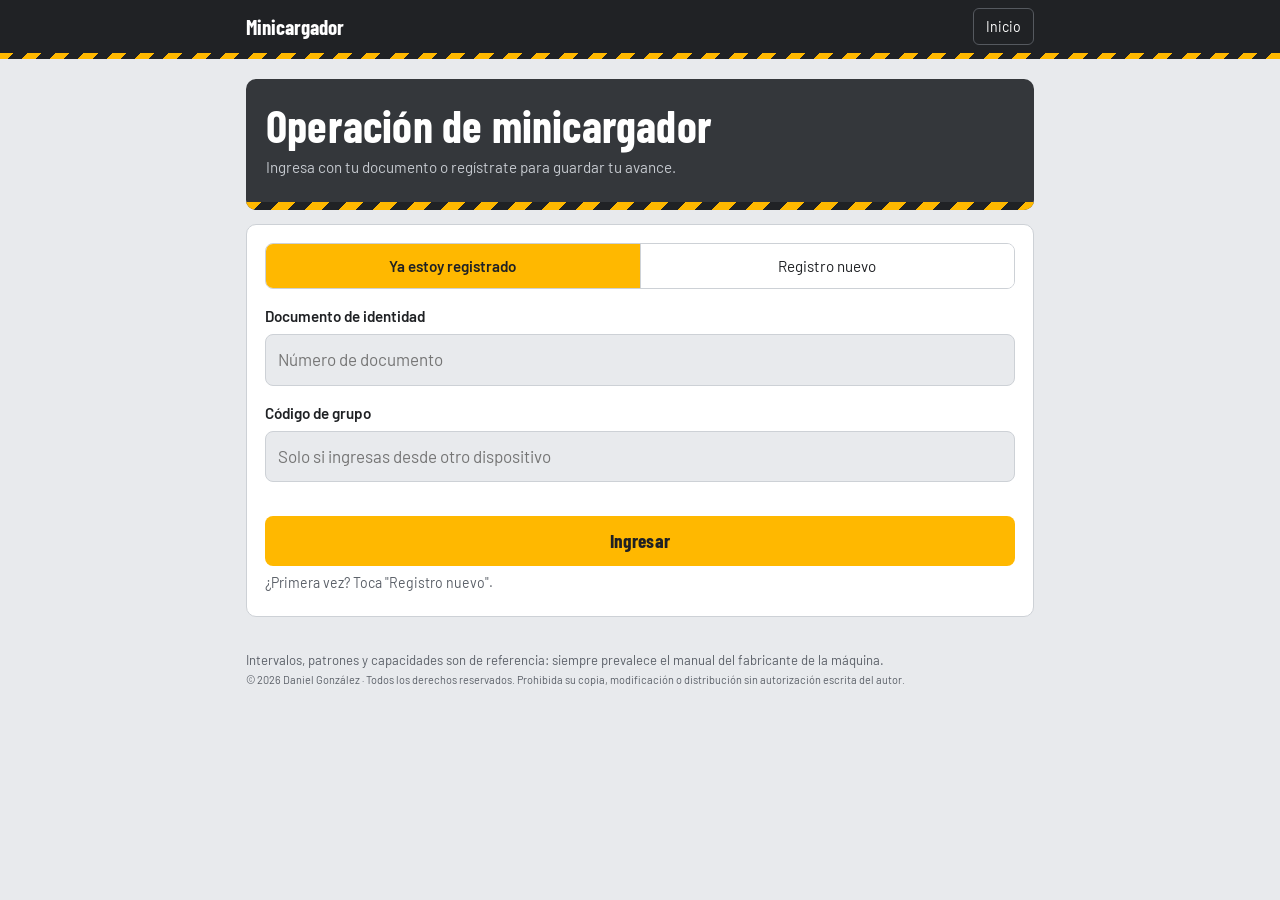
==== commit 967966c4: "Temas habilitados por grupo desde la hoja del instructor" ====
--- a/minicargador/index.html
+++ b/minicargador/index.html
@@ -50,6 +50,8 @@
 .mod .pg{grid-column:2 / 4;height:4px;background:var(--line);border-radius:2px;overflow:hidden}
 .mod .pg i{display:block;height:100%;background:var(--ok)}
 .mod.cont{background:var(--yelsoft)}
+.mod.lock{opacity:.5;cursor:default}
+.mod.lock:hover{background:transparent}
 .mod.cont .n{align-self:stretch;width:6px;background:var(--yel);border-radius:3px;justify-self:center}
 .bar{height:6px;background:var(--line);border-radius:3px;overflow:hidden;margin:8px 0 16px}
 .bar i{display:block;height:100%;background:var(--yel)}
@@ -169,8 +171,11 @@
 
 /* ---------- Inicio ---------- */
 function modPct(id){var r=S.scores[id];return r?r.p:null;}
-function avance(){var t=0,n=0;MODS.forEach(function(m){if(m.id==='diag')return;n++;var p=modPct(m.id);if(p!=null)t+=p;});return Math.round(t/n);}
-function hechos(){var n=0;MODS.forEach(function(m){if(m.id!=='diag'&&modPct(m.id)!=null)n++;});return n;}
+/* Temas habilitados por el instructor para el grupo (null = todos) */
+function hab(i){var f=EG.formacion();var t=f&&f.temas;return !t||t.indexOf(i+1)>=0;}
+function habN(){var n=0;MODS.forEach(function(m,i){if(m.id!=='diag'&&hab(i))n++;});return n;}
+function avance(){var t=0,n=0;MODS.forEach(function(m,i){if(m.id==='diag'||!hab(i))return;n++;var p=modPct(m.id);if(p!=null)t+=p;});return n?Math.round(t/n):0;}
+function hechos(){var n=0;MODS.forEach(function(m,i){if(m.id!=='diag'&&hab(i)&&modPct(m.id)!=null)n++;});return n;}
 function home(){
  MODE='';setView('home');
  var f=EG.formacion();
@@ -181,11 +186,12 @@
  var g='',cur=S.cur,seg='';
  MODS.forEach(function(m){if(m.id==='diag')return;var p=modPct(m.id);seg+='<i class="'+(p==null?'':(p>=70?'on':'half'))+'"></i>';});
  if(cur){var cm=MODS.filter(function(m){return m.id===cur.m;})[0];if(cm)g+='<button class="mod cont" onclick="resumeQuiz()"><span class="n"></span><span class="t">Continuar '+cm.title+'</span><span class="st">Pregunta '+(cur.i+1)+' de '+cm.nq+'</span></button>';}
- MODS.forEach(function(m,i){var p=modPct(m.id);g+='<button class="mod" onclick="openMod('+i+')"><span class="n">'+(i+1)+'</span><span class="t">'+m.title+'</span><span class="st">'+(p==null?'Sin iniciar':(m.id==='diag'?'Hecho':p+' %'))+'</span><span class="pg"><i style="width:'+(p==null?0:(m.id==='diag'?100:p))+'%"></i></span></button>';});
- h('<div class="card hero"><h1>Operación de minicargador</h1><p class="mute">'+EG.esc(f.nombre)+', '+EG.esc(f.sede)+'</p><div class="gauge">'+seg+'</div><div class="eg-who"><span><b>'+EG.esc(EG.reg.nombre)+'</b><br><span class="mute">Avance general '+avance()+' %, '+hechos()+' de '+(MODS.length-1)+' módulos</span></span></div></div>'+
+ MODS.forEach(function(m,i){var p=modPct(m.id),ok=hab(i);g+=(ok?'<button class="mod" onclick="openMod('+i+')">':'<button class="mod lock" disabled>')+'<span class="n">'+(i+1)+'</span><span class="t">'+m.title+'</span><span class="st">'+(!ok?'Se abre en clase':p==null?'Sin iniciar':(m.id==='diag'?'Hecho':p+' %'))+'</span><span class="pg"><i style="width:'+(p==null?0:(m.id==='diag'?100:p))+'%"></i></span></button>';});
+ h('<div class="card hero"><h1>Operación de minicargador</h1><p class="mute">'+EG.esc(f.nombre)+', '+EG.esc(f.sede)+'</p><div class="gauge">'+seg+'</div><div class="eg-who"><span><b>'+EG.esc(EG.reg.nombre)+'</b><br><span class="mute">Avance general '+avance()+' %, '+hechos()+' de '+habN()+' temas habilitados</span></span></div></div>'+
  '<div class="grid">'+g+'</div><div class="row" style="margin-top:14px"><button class="btn sec" onclick="evid()">Mi evidencia</button><button class="btn dark" onclick="retoSetup()">Reto final</button></div>');
 }
 function openMod(i){
+ if(!MODS[i]||!hab(i)){home();return;}
  var m=MODS[i];CUR=m;MODE='explore';setView('mod:'+i);
  var x='<div class="card"><div class="mute">Módulo '+(i+1)+' de '+MODS.length+'</div><h2>'+m.ic+' '+m.title+'</h2><p>'+m.intro+'</p></div>';
  if(m.explorer){
@@ -329,7 +335,7 @@
   if(!r.ok){if(!EG.reg){home();return;}if(/venció|Faltan/.test(r.error)){S.cur=null;save();}falla(r.error,r.red,endQuiz);return;}
   var p=r.p;S.scores[m.id]={p:p,f:new Date().toLocaleDateString('es-CO')};S.cur=null;save();setView('home');
   var i=MODS.indexOf(m),msg=m.id==='diag'?'Diagnóstico registrado. ¡Vamos a trabajar!':p>=90?'Excelente nivel, {op}.':p>=70?'Buen nivel. Repasa lo que fallaste.':'Debes reforzar este tema antes de pasar a la máquina.';
-  h('<div class="card" style="text-align:center"><div class="mute">'+m.ic+' '+m.title+'</div><div class="big">'+p+' %</div><p>'+msg+'</p><p class="mute">Resultado guardado.</p></div><div class="row"><button class="btn sec" onclick="openMod('+i+')">Repetir módulo</button>'+(i<MODS.length-1?'<button class="btn" onclick="openMod('+(i+1)+')">Siguiente módulo</button>':'<button class="btn" onclick="evid()">Ver mi evidencia</button>')+'</div>');
+  h('<div class="card" style="text-align:center"><div class="mute">'+m.ic+' '+m.title+'</div><div class="big">'+p+' %</div><p>'+msg+'</p><p class="mute">Resultado guardado.</p></div><div class="row"><button class="btn sec" onclick="openMod('+i+')">Repetir módulo</button>'+(i<MODS.length-1&&hab(i+1)?'<button class="btn" onclick="openMod('+(i+1)+')">Siguiente módulo</button>':'<button class="btn" onclick="evid()">Ver mi evidencia</button>')+'</div>');
  });
 }
 /* Avance desde el servidor */
@@ -392,7 +398,7 @@
  var names=document.getElementById('tm').value.split('\n').map(function(s){return s.trim();}).filter(Boolean).slice(0,8);
  if(names.length<2){alert('Mínimo 2 equipos');return;}
  var b=document.getElementById('rgo');b.disabled=true;b.textContent='Cargando preguntas…';
- EG.api('reto',{app:'minicargador'}).then(function(r){
+ EG.apiS('reto',{app:'minicargador'}).then(function(r){
   b.disabled=false;b.textContent='Iniciar reto';
   if(!r.ok){document.getElementById('rerr').innerHTML='<div class="fb bad"><b>'+esc(r.error)+'</b></div>';return;}
   R.teams=names.map(function(n){return{n:n,p:0};});R.r=0;R.pre=r.preguntas;R.bank=shuf(R.pre.map(function(_,k){return k;}));R.sig=shuf(SENALES);R.qi=0;R.si=0;
